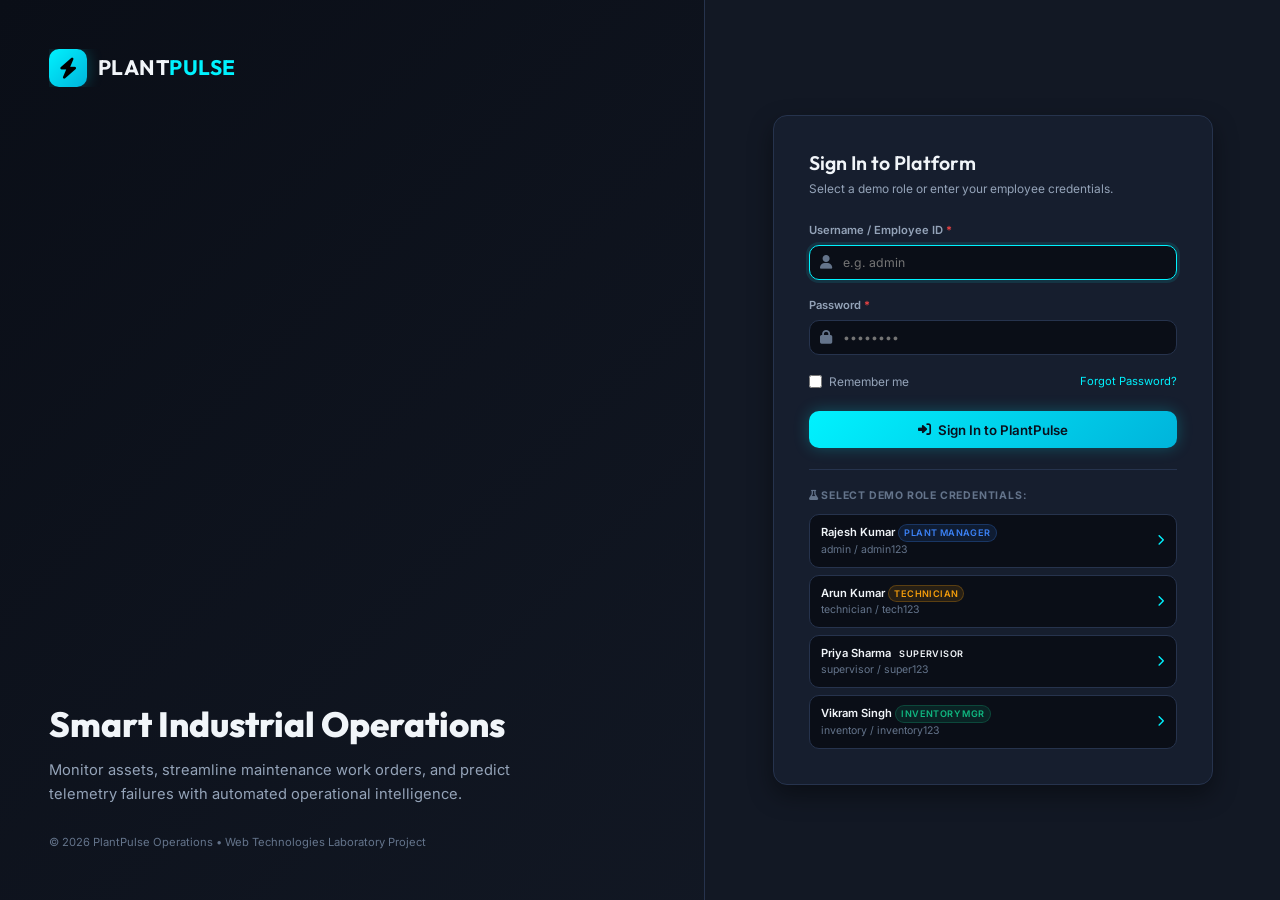
==== login.html @ 30bd839b "Upgrade: Add multi-role authentication, RBAC access control, role-based dashboards, and user profile" ====
<!DOCTYPE html>
<html lang="en" data-theme="dark">
<head>
    <meta charset="UTF-8">
    <meta name="viewport" content="width=device-width, initial-scale=1.0">
    <title>Login | PlantPulse Industrial Platform</title>
    <meta name="description" content="PlantPulse Smart Industrial Asset & Predictive Maintenance Platform Login.">
    
    <link rel="stylesheet" href="https://cdnjs.cloudflare.com/ajax/libs/font-awesome/6.4.0/css/all.min.css">
    <link rel="stylesheet" href="css/style.css">
</head>
<body style="background-color:var(--bg-dark);">

<div class="login-container">
    
    <!-- Left Hero Section (Desktop Split Screen) -->
    <div class="login-hero">
        <div class="brand-logo" style="font-size:1.5rem;">
            <div class="brand-icon"><i class="fas fa-bolt"></i></div>
            <div class="brand-text">PLANT<span>PULSE</span></div>
        </div>

        <div class="login-hero-content">
            <h1 class="login-hero-title">Smart Industrial Operations</h1>
            <p class="login-hero-sub">Monitor assets, streamline maintenance work orders, and predict telemetry failures with automated operational intelligence.</p>
        </div>

        <div style="font-size:0.8rem; color:var(--text-muted);">
            &copy; 2026 PlantPulse Operations • Web Technologies Laboratory Project
        </div>
    </div>

    <!-- Right Login Card Section -->
    <div class="login-card-wrapper">
        <div class="login-card">
            
            <div style="margin-bottom:1.75rem;">
                <h2 style="font-size:1.4rem; margin-bottom:0.3rem;">Sign In to Platform</h2>
                <p style="font-size:0.85rem; color:var(--text-secondary);">Select a demo role or enter your employee credentials.</p>
            </div>

            <div id="loginAlert" class="toast toast-danger" style="display:none; margin-bottom:1.25rem; width:100%;">
                <i class="fas fa-circle-exclamation toast-icon"></i>
                <div class="toast-content">
                    <div class="toast-title">Authentication Failed</div>
                    <div class="toast-message" id="loginAlertMsg">Invalid credentials.</div>
                </div>
            </div>

            <form id="loginForm">
                <div class="form-group" style="margin-bottom:1.25rem;">
                    <label class="form-label">Username / Employee ID <span class="required">*</span></label>
                    <div style="position:relative;">
                        <input type="text" id="loginUsername" class="form-control" placeholder="e.g. admin" required autofocus style="padding-left:2.4rem;">
                        <i class="fas fa-user" style="position:absolute; left:0.85rem; top:50%; transform:translateY(-50%); color:var(--text-muted);"></i>
                    </div>
                </div>

                <div class="form-group" style="margin-bottom:1.25rem;">
                    <label class="form-label">Password <span class="required">*</span></label>
                    <div style="position:relative;">
                        <input type="password" id="loginPassword" class="form-control" placeholder="••••••••" required style="padding-left:2.4rem;">
                        <i class="fas fa-lock" style="position:absolute; left:0.85rem; top:50%; transform:translateY(-50%); color:var(--text-muted);"></i>
                    </div>
                </div>

                <div style="display:flex; justify-content:space-between; align-items:center; margin-bottom:1.5rem; font-size:0.85rem;">
                    <label style="display:flex; align-items:center; gap:0.5rem; cursor:pointer; color:var(--text-secondary);">
                        <input type="checkbox" id="rememberMe"> Remember me
                    </label>
                    <a href="javascript:void(0)" onclick="alert('Stage 1 Demo: Please use one of the pre-configured demo credentials below.')" style="font-size:0.8rem;">Forgot Password?</a>
                </div>

                <button type="submit" class="btn btn-primary" style="width:100%; padding:0.75rem; font-size:0.95rem; margin-bottom:1.5rem;">
                    <i class="fas fa-right-to-bracket"></i> Sign In to PlantPulse
                </button>
            </form>

            <!-- Pre-configured Demo Accounts Helper Section -->
            <div style="border-top:1px solid var(--border-color); padding-top:1.25rem;">
                <div style="font-size:0.75rem; font-weight:700; text-transform:uppercase; color:var(--text-muted); letter-spacing:0.8px; margin-bottom:0.75rem;">
                    <i class="fas fa-flask"></i> Select Demo Role Credentials:
                </div>

                <div style="display:flex; flex-direction:column; gap:0.5rem;">
                    
                    <div class="demo-account-chip" onclick="fillCredentials('admin', 'admin123')">
                        <div>
                            <div style="font-weight:600; color:var(--text-primary);">Rajesh Kumar <span class="badge badge-info" style="font-size:0.65rem; padding:1px 5px;">Plant Manager</span></div>
                            <div style="font-size:0.75rem; color:var(--text-muted);">admin / admin123</div>
                        </div>
                        <i class="fas fa-chevron-right" style="color:var(--accent-primary);"></i>
                    </div>

                    <div class="demo-account-chip" onclick="fillCredentials('technician', 'tech123')">
                        <div>
                            <div style="font-weight:600; color:var(--text-primary);">Arun Kumar <span class="badge badge-warning" style="font-size:0.65rem; padding:1px 5px;">Technician</span></div>
                            <div style="font-size:0.75rem; color:var(--text-muted);">technician / tech123</div>
                        </div>
                        <i class="fas fa-chevron-right" style="color:var(--accent-primary);"></i>
                    </div>

                    <div class="demo-account-chip" onclick="fillCredentials('supervisor', 'super123')">
                        <div>
                            <div style="font-weight:600; color:var(--text-primary);">Priya Sharma <span class="badge badge-purple" style="font-size:0.65rem; padding:1px 5px;">Supervisor</span></div>
                            <div style="font-size:0.75rem; color:var(--text-muted);">supervisor / super123</div>
                        </div>
                        <i class="fas fa-chevron-right" style="color:var(--accent-primary);"></i>
                    </div>

                    <div class="demo-account-chip" onclick="fillCredentials('inventory', 'inventory123')">
                        <div>
                            <div style="font-weight:600; color:var(--text-primary);">Vikram Singh <span class="badge badge-success" style="font-size:0.65rem; padding:1px 5px;">Inventory Mgr</span></div>
                            <div style="font-size:0.75rem; color:var(--text-muted);">inventory / inventory123</div>
                        </div>
                        <i class="fas fa-chevron-right" style="color:var(--accent-primary);"></i>
                    </div>

                </div>
            </div>

        </div>
    </div>
</div>

<script src="js/mock-data.js"></script>
<script src="js/store.js"></script>
<script src="js/auth.js"></script>

<script>
    document.addEventListener("DOMContentLoaded", () => {
        // If already logged in, redirect to dashboard
        if (PlantPulseAuth.getCurrentUser()) {
            window.location.href = "index.html";
        }

        const form = document.getElementById("loginForm");
        const alertBox = document.getElementById("loginAlert");
        const alertMsg = document.getElementById("loginAlertMsg");

        form.addEventListener("submit", (e) => {
            e.preventDefault();
            const username = document.getElementById("loginUsername").value.trim();
            const password = document.getElementById("loginPassword").value.trim();
            const rememberMe = document.getElementById("rememberMe").checked;

            const res = PlantPulseAuth.login(username, password, rememberMe);
            if (res.success) {
                window.location.href = "index.html";
            } else {
                alertMsg.textContent = res.message;
                alertBox.style.display = "flex";
            }
        });
    });

    function fillCredentials(user, pass) {
        document.getElementById("loginUsername").value = user;
        document.getElementById("loginPassword").value = pass;
        document.getElementById("loginAlert").style.display = "none";
    }
</script>

</body>
</html>
---- css/style.css ----
/* ==========================================================================
   PLANTPULSE - Industrial Operations Platform CSS Design System
   Stage 1: HTML5 + CSS3 + ES6 JavaScript
   Theme: Modern Dark Industrial Command Center with Light Mode Toggle Support
   ========================================================================== */

@import url('https://fonts.googleapis.com/css2?family=Inter:wght@300;400;500;600;700&family=Outfit:wght@400;500;600;700;800&family=JetBrains+Mono:wght@400;500&display=swap');

/* --- CSS Variables & Design Tokens --- */
:root {
    /* Color Palette - Dark Theme Default */
    --bg-dark: #0a0e17;
    --bg-surface: #121824;
    --bg-surface-hover: #1a2234;
    --bg-card: #161e2e;
    --bg-card-header: #1c263b;
    --bg-modal: #182236;
    
    --border-color: #26334d;
    --border-color-light: #334466;
    --border-glow: rgba(0, 242, 254, 0.15);

    /* Text Colors */
    --text-primary: #f1f5f9;
    --text-secondary: #94a3b8;
    --text-muted: #64748b;
    --text-inverse: #0f172a;

    /* Accent & Brand Colors */
    --accent-primary: #00f2fe;
    --accent-secondary: #00b4db;
    --accent-gradient: linear-gradient(135deg, #00f2fe 0%, #00b4db 100%);
    --accent-glow: 0 0 15px rgba(0, 242, 254, 0.25);

    /* Status Colors */
    --status-success: #10b981;
    --status-success-bg: rgba(16, 185, 129, 0.12);
    --status-warning: #f59e0b;
    --status-warning-bg: rgba(245, 158, 11, 0.12);
    --status-danger: #ef4444;
    --status-danger-bg: rgba(239, 68, 68, 0.12);
    --status-info: #3b82f6;
    --status-info-bg: rgba(59, 130, 246, 0.12);
    --status-purple: #8b5cf6;
    --status-purple-bg: rgba(139, 92, 246, 0.12);

    /* Typography */
    --font-heading: 'Outfit', -apple-system, BlinkMacSystemFont, sans-serif;
    --font-body: 'Inter', -apple-system, BlinkMacSystemFont, sans-serif;
    --font-mono: 'JetBrains Mono', monospace;

    /* Dimensions & Layout */
    --sidebar-width: 260px;
    --sidebar-collapsed-width: 72px;
    --topbar-height: 70px;
    --radius-sm: 6px;
    --radius-md: 10px;
    --radius-lg: 14px;
    --radius-full: 9999px;

    /* Shadows */
    --shadow-sm: 0 2px 4px rgba(0, 0, 0, 0.2);
    --shadow-md: 0 4px 12px rgba(0, 0, 0, 0.3);
    --shadow-lg: 0 10px 25px rgba(0, 0, 0, 0.4);
    --shadow-inner: inset 0 1px 2px rgba(255, 255, 255, 0.05);

    /* Transitions */
    --transition-fast: all 0.15s ease-in-out;
    --transition-normal: all 0.25s ease-in-out;
    --transition-slow: all 0.4s ease-in-out;
}

/* Light Theme Overrides */
[data-theme="light"] {
    --bg-dark: #f8fafc;
    --bg-surface: #ffffff;
    --bg-surface-hover: #f1f5f9;
    --bg-card: #ffffff;
    --bg-card-header: #f8fafc;
    --bg-modal: #ffffff;

    --border-color: #e2e8f0;
    --border-color-light: #cbd5e1;
    --border-glow: rgba(0, 180, 219, 0.15);

    --text-primary: #0f172a;
    --text-secondary: #475569;
    --text-muted: #94a3b8;
    --text-inverse: #f8fafc;

    --accent-primary: #0284c7;
    --accent-secondary: #0369a1;
    --accent-gradient: linear-gradient(135deg, #0284c7 0%, #0369a1 100%);
    --accent-glow: 0 0 12px rgba(2, 132, 199, 0.2);

    --shadow-sm: 0 1px 3px rgba(0,0,0,0.05);
    --shadow-md: 0 4px 6px -1px rgba(0,0,0,0.08);
    --shadow-lg: 0 10px 15px -3px rgba(0,0,0,0.1);
}

/* --- Global Reset & Base Styles --- */
*, *::before, *::after {
    box-sizing: border-box;
    margin: 0;
    padding: 0;
}

html, body {
    height: 100%;
    font-family: var(--font-body);
    background-color: var(--bg-dark);
    color: var(--text-primary);
    line-height: 1.5;
    font-size: 14px;
    -webkit-font-smoothing: antialiased;
    overflow-x: hidden;
}

h1, h2, h3, h4, h5, h6 {
    font-family: var(--font-heading);
    font-weight: 600;
    color: var(--text-primary);
    line-height: 1.25;
}

a {
    color: var(--accent-primary);
    text-decoration: none;
    transition: var(--transition-fast);
}

a:hover {
    color: var(--accent-secondary);
}

button, input, select, textarea {
    font-family: inherit;
    font-size: inherit;
    color: inherit;
}

button {
    cursor: pointer;
    border: none;
    outline: none;
    background: none;
}

ul {
    list-style: none;
}

/* --- Layout Grid --- */
.app-container {
    display: flex;
    min-height: 100vh;
    width: 100%;
    position: relative;
}

/* --- Sidebar --- */
.sidebar {
    width: var(--sidebar-width);
    background-color: var(--bg-surface);
    border-right: 1px solid var(--border-color);
    display: flex;
    flex-direction: column;
    position: fixed;
    top: 0;
    bottom: 0;
    left: 0;
    z-index: 100;
    transition: var(--transition-normal);
}

.sidebar.collapsed {
    width: var(--sidebar-collapsed-width);
}

.sidebar-header {
    height: var(--topbar-height);
    display: flex;
    align-items: center;
    justify-content: space-between;
    padding: 0 1.25rem;
    border-bottom: 1px solid var(--border-color);
}

.brand-logo {
    display: flex;
    align-items: center;
    gap: 0.75rem;
    font-family: var(--font-heading);
    font-weight: 700;
    font-size: 1.25rem;
    letter-spacing: 0.5px;
    color: var(--text-primary);
    white-space: nowrap;
    overflow: hidden;
}

.brand-icon {
    width: 38px;
    height: 38px;
    background: var(--accent-gradient);
    border-radius: var(--radius-md);
    display: flex;
    align-items: center;
    justify-content: center;
    color: #000;
    font-weight: 800;
    box-shadow: var(--accent-glow);
    flex-shrink: 0;
}

.brand-text span {
    color: var(--accent-primary);
}

.sidebar-toggle-btn {
    width: 28px;
    height: 28px;
    border-radius: var(--radius-sm);
    background: var(--bg-card);
    border: 1px solid var(--border-color);
    color: var(--text-secondary);
    display: flex;
    align-items: center;
    justify-content: center;
    transition: var(--transition-fast);
}

.sidebar-toggle-btn:hover {
    color: var(--text-primary);
    border-color: var(--accent-primary);
}

.sidebar-nav {
    flex: 1;
    padding: 1.25rem 0.75rem;
    overflow-y: auto;
    display: flex;
    flex-direction: column;
    gap: 0.35rem;
}

.nav-section-title {
    font-size: 0.7rem;
    text-transform: uppercase;
    letter-spacing: 1px;
    color: var(--text-muted);
    font-weight: 700;
    padding: 0.75rem 0.75rem 0.35rem 0.75rem;
    white-space: nowrap;
    overflow: hidden;
}

.nav-item {
    display: flex;
    align-items: center;
    gap: 0.85rem;
    padding: 0.75rem 0.85rem;
    border-radius: var(--radius-md);
    color: var(--text-secondary);
    font-weight: 500;
    transition: var(--transition-fast);
    white-space: nowrap;
    position: relative;
}

.nav-item i {
    font-size: 1.15rem;
    width: 22px;
    text-align: center;
    flex-shrink: 0;
}

.nav-item:hover {
    color: var(--text-primary);
    background-color: var(--bg-surface-hover);
}

.nav-item.active {
    color: var(--text-primary);
    background: linear-gradient(90deg, rgba(0, 242, 254, 0.15) 0%, rgba(0, 242, 254, 0.02) 100%);
    border-left: 3px solid var(--accent-primary);
    font-weight: 600;
}

.nav-item.active i {
    color: var(--accent-primary);
}

.badge-count {
    margin-left: auto;
    background: var(--status-danger);
    color: #fff;
    font-size: 0.7rem;
    font-weight: 700;
    padding: 2px 7px;
    border-radius: var(--radius-full);
}

.sidebar-footer {
    padding: 1rem;
    border-top: 1px solid var(--border-color);
    display: flex;
    align-items: center;
    gap: 0.75rem;
}

.system-status {
    display: flex;
    align-items: center;
    gap: 0.5rem;
    font-size: 0.8rem;
    color: var(--text-secondary);
}

.status-dot {
    width: 8px;
    height: 8px;
    border-radius: 50%;
    background-color: var(--status-success);
    box-shadow: 0 0 8px var(--status-success);
}

/* Sidebar Collapsed Handling */
.sidebar.collapsed .brand-text,
.sidebar.collapsed .nav-text,
.sidebar.collapsed .nav-section-title,
.sidebar.collapsed .badge-count,
.sidebar.collapsed .system-status-text {
    display: none;
}

.sidebar.collapsed .nav-item {
    justify-content: center;
    padding: 0.75rem 0;
}

.sidebar.collapsed .sidebar-header {
    justify-content: center;
    padding: 0;
}

/* --- Main Content Wrapper --- */
.main-wrapper {
    flex: 1;
    margin-left: var(--sidebar-width);
    display: flex;
    flex-direction: column;
    min-width: 0;
    transition: var(--transition-normal);
}

.sidebar.collapsed ~ .main-wrapper {
    margin-left: var(--sidebar-collapsed-width);
}

/* --- Top Navigation Header --- */
.topbar {
    height: var(--topbar-height);
    background-color: var(--bg-surface);
    border-bottom: 1px solid var(--border-color);
    display: flex;
    align-items: center;
    justify-content: space-between;
    padding: 0 1.75rem;
    position: sticky;
    top: 0;
    z-index: 90;
    backdrop-filter: blur(10px);
}

.topbar-left {
    display: flex;
    align-items: center;
    gap: 1rem;
}

.mobile-menu-btn {
    display: none;
    font-size: 1.25rem;
    color: var(--text-secondary);
}

.breadcrumbs {
    display: flex;
    align-items: center;
    gap: 0.5rem;
    font-size: 0.85rem;
    color: var(--text-muted);
}

.breadcrumbs a {
    color: var(--text-secondary);
}

.breadcrumbs i {
    font-size: 0.7rem;
}

.breadcrumbs span.current {
    color: var(--text-primary);
    font-weight: 600;
}

.topbar-right {
    display: flex;
    align-items: center;
    gap: 1.25rem;
}

.global-search-btn {
    display: flex;
    align-items: center;
    gap: 0.75rem;
    background-color: var(--bg-dark);
    border: 1px solid var(--border-color);
    border-radius: var(--radius-md);
    padding: 0.5rem 1rem;
    color: var(--text-muted);
    font-size: 0.85rem;
    min-width: 240px;
    transition: var(--transition-fast);
}

.global-search-btn:hover {
    border-color: var(--accent-primary);
    color: var(--text-secondary);
}

.search-shortcut {
    margin-left: auto;
    background: var(--bg-card);
    border: 1px solid var(--border-color);
    border-radius: 4px;
    padding: 1px 6px;
    font-size: 0.7rem;
    font-weight: 600;
}

.icon-btn {
    width: 38px;
    height: 38px;
    border-radius: var(--radius-md);
    background-color: var(--bg-dark);
    border: 1px solid var(--border-color);
    color: var(--text-secondary);
    display: flex;
    align-items: center;
    justify-content: center;
    position: relative;
    transition: var(--transition-fast);
}

.icon-btn:hover {
    color: var(--text-primary);
    border-color: var(--accent-primary);
    background-color: var(--bg-surface-hover);
}

.icon-btn .dot-indicator {
    position: absolute;
    top: 8px;
    right: 8px;
    width: 8px;
    height: 8px;
    border-radius: 50%;
    background-color: var(--status-danger);
}

.user-profile {
    display: flex;
    align-items: center;
    gap: 0.75rem;
    padding-left: 0.5rem;
    border-left: 1px solid var(--border-color);
    position: relative;
    cursor: pointer;
}

.avatar {
    width: 38px;
    height: 38px;
    border-radius: var(--radius-md);
    background: var(--accent-gradient);
    color: #000;
    font-weight: 700;
    display: flex;
    align-items: center;
    justify-content: center;
    font-size: 0.9rem;
}

.user-info {
    display: flex;
    flex-direction: column;
}

.user-name {
    font-weight: 600;
    font-size: 0.85rem;
    line-height: 1.2;
}

.user-role {
    font-size: 0.75rem;
    color: var(--text-muted);
}

/* User Dropdown Menu */
.user-dropdown-menu {
    position: absolute;
    top: calc(100% + 12px);
    right: 0;
    background-color: var(--bg-modal);
    border: 1px solid var(--border-color-light);
    border-radius: var(--radius-md);
    box-shadow: var(--shadow-lg);
    width: 220px;
    display: none;
    flex-direction: column;
    z-index: 200;
    overflow: hidden;
}

.user-dropdown-menu.show {
    display: flex;
    animation: toastIn 0.2s ease forwards;
}

.user-dropdown-header {
    padding: 0.85rem 1rem;
    background-color: var(--bg-card-header);
    border-bottom: 1px solid var(--border-color);
}

.user-dropdown-item {
    display: flex;
    align-items: center;
    gap: 0.65rem;
    padding: 0.7rem 1rem;
    color: var(--text-secondary);
    font-size: 0.85rem;
    transition: var(--transition-fast);
}

.user-dropdown-item:hover {
    background-color: var(--bg-surface-hover);
    color: var(--text-primary);
}

.user-dropdown-item.logout-item {
    color: var(--status-danger);
    border-top: 1px solid var(--border-color);
}

/* --- Main Content Container --- */
.content-body {
    flex: 1;
    padding: 1.75rem;
    display: flex;
    flex-direction: column;
    gap: 1.75rem;
}

/* Page Header */
.page-header {
    display: flex;
    align-items: center;
    justify-content: space-between;
    flex-wrap: wrap;
    gap: 1rem;
}

.page-title-group h1 {
    font-size: 1.65rem;
    letter-spacing: -0.5px;
}

.page-subtitle {
    color: var(--text-secondary);
    font-size: 0.9rem;
    margin-top: 0.2rem;
}

.page-actions {
    display: flex;
    align-items: center;
    gap: 0.75rem;
}

/* --- Common UI Components --- */

/* Buttons */
.btn {
    display: inline-flex;
    align-items: center;
    justify-content: center;
    gap: 0.5rem;
    padding: 0.6rem 1.2rem;
    border-radius: var(--radius-md);
    font-weight: 600;
    font-size: 0.875rem;
    transition: var(--transition-fast);
    white-space: nowrap;
}

.btn-primary {
    background: var(--accent-gradient);
    color: #09101d;
    box-shadow: var(--accent-glow);
}

.btn-primary:hover {
    opacity: 0.92;
    transform: translateY(-1px);
}

.btn-secondary {
    background-color: var(--bg-surface-hover);
    border: 1px solid var(--border-color);
    color: var(--text-primary);
}

.btn-secondary:hover {
    border-color: var(--border-color-light);
    background-color: var(--bg-card-header);
}

.btn-danger {
    background-color: var(--status-danger-bg);
    border: 1px solid rgba(239, 68, 68, 0.3);
    color: var(--status-danger);
}

.btn-danger:hover {
    background-color: var(--status-danger);
    color: #fff;
}

.btn-sm {
    padding: 0.4rem 0.8rem;
    font-size: 0.8rem;
    border-radius: var(--radius-sm);
}

.btn-icon {
    padding: 0.4rem;
    width: 32px;
    height: 32px;
    border-radius: var(--radius-sm);
}

/* Cards */
.card {
    background-color: var(--bg-card);
    border: 1px solid var(--border-color);
    border-radius: var(--radius-lg);
    box-shadow: var(--shadow-sm);
    overflow: hidden;
    transition: var(--transition-normal);
}

.card-header {
    padding: 1.25rem 1.5rem;
    background-color: var(--bg-card-header);
    border-bottom: 1px solid var(--border-color);
    display: flex;
    align-items: center;
    justify-content: space-between;
    gap: 1rem;
}

.card-title {
    font-size: 1.05rem;
    font-weight: 600;
    display: flex;
    align-items: center;
    gap: 0.6rem;
}

.card-title i {
    color: var(--accent-primary);
}

.card-body {
    padding: 1.5rem;
}

.card-footer {
    padding: 1rem 1.5rem;
    border-top: 1px solid var(--border-color);
    background-color: var(--bg-card-header);
}

/* --- KPI Grid --- */
.kpi-grid {
    display: grid;
    grid-template-columns: repeat(auto-fit, minmax(220px, 1fr));
    gap: 1.25rem;
}

.kpi-card {
    background-color: var(--bg-card);
    border: 1px solid var(--border-color);
    border-radius: var(--radius-lg);
    padding: 1.25rem;
    position: relative;
    overflow: hidden;
    transition: var(--transition-fast);
}

.kpi-card:hover {
    border-color: var(--border-color-light);
    transform: translateY(-2px);
    box-shadow: var(--shadow-md);
}

.kpi-header {
    display: flex;
    align-items: center;
    justify-content: space-between;
    margin-bottom: 0.75rem;
}

.kpi-title {
    font-size: 0.75rem;
    text-transform: uppercase;
    letter-spacing: 0.8px;
    color: var(--text-muted);
    font-weight: 700;
}

.kpi-icon {
    width: 36px;
    height: 36px;
    border-radius: var(--radius-md);
    display: flex;
    align-items: center;
    justify-content: center;
    font-size: 1.1rem;
}

.kpi-icon.blue { background: var(--status-info-bg); color: var(--status-info); }
.kpi-icon.green { background: var(--status-success-bg); color: var(--status-success); }
.kpi-icon.amber { background: var(--status-warning-bg); color: var(--status-warning); }
.kpi-icon.red { background: var(--status-danger-bg); color: var(--status-danger); }
.kpi-icon.purple { background: var(--status-purple-bg); color: var(--status-purple); }

.kpi-value {
    font-family: var(--font-heading);
    font-size: 1.85rem;
    font-weight: 700;
    line-height: 1.1;
    color: var(--text-primary);
    margin-bottom: 0.5rem;
}

.kpi-footer {
    display: flex;
    align-items: center;
    gap: 0.4rem;
    font-size: 0.78rem;
}

.trend-up { color: var(--status-success); font-weight: 600; }
.trend-down { color: var(--status-danger); font-weight: 600; }
.trend-neutral { color: var(--text-muted); font-weight: 500; }

.kpi-subtext {
    color: var(--text-muted);
}

/* --- Status Badges --- */
.badge {
    display: inline-flex;
    align-items: center;
    gap: 0.35rem;
    padding: 0.25rem 0.65rem;
    border-radius: var(--radius-full);
    font-size: 0.75rem;
    font-weight: 600;
    text-transform: uppercase;
    letter-spacing: 0.4px;
    white-space: nowrap;
}

.badge-dot {
    width: 6px;
    height: 6px;
    border-radius: 50%;
}

.badge-success { background-color: var(--status-success-bg); color: var(--status-success); border: 1px solid rgba(16, 185, 129, 0.25); }
.badge-success .badge-dot { background-color: var(--status-success); }

.badge-warning { background-color: var(--status-warning-bg); color: var(--status-warning); border: 1px solid rgba(245, 158, 11, 0.25); }
.badge-warning .badge-dot { background-color: var(--status-warning); }

.badge-danger { background-color: var(--status-danger-bg); color: var(--status-danger); border: 1px solid rgba(239, 68, 68, 0.25); }
.badge-danger .badge-dot { background-color: var(--status-danger); }

.badge-info { background-color: var(--status-info-bg); color: var(--status-info); border: 1px solid rgba(59, 130, 246, 0.25); }
.badge-info .badge-dot { background-color: var(--status-info); }

.badge-secondary { background-color: var(--bg-surface-hover); color: var(--text-secondary); border: 1px solid var(--border-color); }
.badge-secondary .badge-dot { background-color: var(--text-muted); }

/* --- Industrial Data Tables --- */
.table-responsive {
    width: 100%;
    overflow-x: auto;
}

.data-table {
    width: 100%;
    border-collapse: collapse;
    text-align: left;
    font-size: 0.875rem;
}

.data-table th {
    padding: 0.9rem 1.1rem;
    background-color: var(--bg-card-header);
    color: var(--text-muted);
    font-weight: 600;
    font-size: 0.75rem;
    text-transform: uppercase;
    letter-spacing: 0.6px;
    border-bottom: 1px solid var(--border-color);
}

.data-table td {
    padding: 1rem 1.1rem;
    border-bottom: 1px solid var(--border-color);
    color: var(--text-secondary);
    vertical-align: middle;
}

.data-table tbody tr {
    transition: var(--transition-fast);
}

.data-table tbody tr:hover {
    background-color: var(--bg-surface-hover);
    color: var(--text-primary);
}

.table-cell-bold {
    color: var(--text-primary);
    font-weight: 600;
}

.table-cell-code {
    font-family: var(--font-mono);
    color: var(--accent-primary);
    font-size: 0.825rem;
}

.table-actions {
    display: flex;
    align-items: center;
    gap: 0.4rem;
}

/* --- Filter & Toolbar Bar --- */
.toolbar-bar {
    display: flex;
    align-items: center;
    justify-content: space-between;
    gap: 1rem;
    flex-wrap: wrap;
    background-color: var(--bg-card);
    border: 1px solid var(--border-color);
    padding: 1rem 1.25rem;
    border-radius: var(--radius-lg);
}

.search-box {
    position: relative;
    flex: 1;
    min-width: 220px;
    max-width: 360px;
}

.search-box i {
    position: absolute;
    left: 0.85rem;
    top: 50%;
    transform: translateY(-50%);
    color: var(--text-muted);
}

.search-input {
    width: 100%;
    padding: 0.55rem 0.85rem 0.55rem 2.4rem;
    background-color: var(--bg-dark);
    border: 1px solid var(--border-color);
    border-radius: var(--radius-md);
    color: var(--text-primary);
    font-size: 0.85rem;
    transition: var(--transition-fast);
}

.search-input:focus {
    border-color: var(--accent-primary);
    outline: none;
}

.filter-group {
    display: flex;
    align-items: center;
    gap: 0.75rem;
    flex-wrap: wrap;
}

.select-control {
    padding: 0.55rem 2rem 0.55rem 0.85rem;
    background-color: var(--bg-dark);
    border: 1px solid var(--border-color);
    border-radius: var(--radius-md);
    color: var(--text-primary);
    font-size: 0.85rem;
    cursor: pointer;
    appearance: none;
    background-image: url("data:image/svg+xml,%3Csvg xmlns='http://www.w3.org/2000/svg' width='16' height='16' viewBox='0 0 24 24' fill='none' stroke='%3C94a3b8' stroke-width='2' stroke-linecap='round' stroke-linejoin='round'%3E%3Cpolyline points='6 9 12 15 18 9'%3E%3C/polyline%3E%3C/svg%3E");
    background-repeat: no-repeat;
    background-position: right 0.6rem center;
    transition: var(--transition-fast);
}

.select-control:focus {
    border-color: var(--accent-primary);
    outline: none;
}

/* --- Forms & Inputs --- */
.form-grid {
    display: grid;
    grid-template-columns: repeat(auto-fit, minmax(240px, 1fr));
    gap: 1.25rem;
}

.form-group {
    display: flex;
    flex-direction: column;
    gap: 0.4rem;
}

.form-group.full-width {
    grid-column: 1 / -1;
}

.form-label {
    font-size: 0.8rem;
    font-weight: 600;
    color: var(--text-secondary);
}

.form-label .required {
    color: var(--status-danger);
}

.form-control {
    width: 100%;
    padding: 0.65rem 0.85rem;
    background-color: var(--bg-dark);
    border: 1px solid var(--border-color);
    border-radius: var(--radius-md);
    color: var(--text-primary);
    font-size: 0.875rem;
    transition: var(--transition-fast);
}

.form-control:focus {
    border-color: var(--accent-primary);
    outline: none;
    box-shadow: 0 0 0 3px rgba(0, 242, 254, 0.1);
}

.form-control.error {
    border-color: var(--status-danger);
}

.error-message {
    font-size: 0.75rem;
    color: var(--status-danger);
    display: none;
}

.form-control.error + .error-message {
    display: block;
}

textarea.form-control {
    resize: vertical;
    min-height: 90px;
}

/* --- Dynamic Machine Health Indicator Bar --- */
.health-bar-wrapper {
    display: flex;
    align-items: center;
    gap: 0.75rem;
    width: 100%;
}

.health-bar-track {
    flex: 1;
    height: 8px;
    background-color: rgba(255, 255, 255, 0.08);
    border-radius: var(--radius-full);
    overflow: hidden;
}

.health-bar-fill {
    height: 100%;
    border-radius: var(--radius-full);
    transition: width 0.6s ease;
}

.health-bar-fill.healthy { background-color: var(--status-success); box-shadow: 0 0 8px var(--status-success); }
.health-bar-fill.warning { background-color: var(--status-warning); box-shadow: 0 0 8px var(--status-warning); }
.health-bar-fill.critical { background-color: var(--status-danger); box-shadow: 0 0 8px var(--status-danger); }

.health-score-val {
    font-family: var(--font-mono);
    font-weight: 700;
    font-size: 0.85rem;
    width: 42px;
    text-align: right;
}

/* --- Modal Overlay & Dialog --- */
.modal-overlay {
    position: fixed;
    top: 0;
    left: 0;
    right: 0;
    bottom: 0;
    background-color: rgba(6, 10, 18, 0.75);
    backdrop-filter: blur(6px);
    display: flex;
    align-items: center;
    justify-content: center;
    z-index: 1000;
    opacity: 0;
    visibility: hidden;
    transition: var(--transition-normal);
    padding: 1.5rem;
}

.modal-overlay.active {
    opacity: 1;
    visibility: visible;
}

.modal-dialog {
    background-color: var(--bg-modal);
    border: 1px solid var(--border-color-light);
    border-radius: var(--radius-lg);
    box-shadow: var(--shadow-lg);
    width: 100%;
    max-width: 650px;
    max-height: 90vh;
    display: flex;
    flex-direction: column;
    transform: scale(0.95);
    transition: var(--transition-normal);
    overflow: hidden;
}

.modal-overlay.active .modal-dialog {
    transform: scale(1);
}

.modal-header {
    padding: 1.25rem 1.5rem;
    background-color: var(--bg-card-header);
    border-bottom: 1px solid var(--border-color);
    display: flex;
    align-items: center;
    justify-content: space-between;
}

.modal-title {
    font-size: 1.15rem;
    font-weight: 600;
    display: flex;
    align-items: center;
    gap: 0.6rem;
}

.modal-close-btn {
    width: 32px;
    height: 32px;
    border-radius: var(--radius-sm);
    color: var(--text-muted);
    display: flex;
    align-items: center;
    justify-content: center;
    transition: var(--transition-fast);
}

.modal-close-btn:hover {
    color: var(--text-primary);
    background-color: var(--bg-surface-hover);
}

.modal-body {
    padding: 1.5rem;
    overflow-y: auto;
    flex: 1;
}

.modal-footer {
    padding: 1rem 1.5rem;
    border-top: 1px solid var(--border-color);
    background-color: var(--bg-card-header);
    display: flex;
    align-items: center;
    justify-content: flex-end;
    gap: 0.75rem;
}

/* --- Toast Notifications System --- */
.toast-container {
    position: fixed;
    top: 1.5rem;
    right: 1.5rem;
    z-index: 2000;
    display: flex;
    flex-direction: column;
    gap: 0.75rem;
    pointer-events: none;
}

.toast {
    pointer-events: auto;
    min-width: 300px;
    max-width: 420px;
    background-color: var(--bg-card);
    border: 1px solid var(--border-color-light);
    border-radius: var(--radius-md);
    padding: 0.9rem 1.1rem;
    box-shadow: var(--shadow-lg);
    display: flex;
    align-items: flex-start;
    gap: 0.75rem;
    animation: toastIn 0.3s cubic-bezier(0.16, 1, 0.3, 1) forwards;
    position: relative;
    overflow: hidden;
}

.toast.toast-success { border-left: 4px solid var(--status-success); }
.toast.toast-danger { border-left: 4px solid var(--status-danger); }
.toast.toast-warning { border-left: 4px solid var(--status-warning); }
.toast.toast-info { border-left: 4px solid var(--status-info); }

.toast-icon {
    font-size: 1.25rem;
    margin-top: 2px;
}

.toast-success .toast-icon { color: var(--status-success); }
.toast-danger .toast-icon { color: var(--status-danger); }
.toast-warning .toast-icon { color: var(--status-warning); }
.toast-info .toast-icon { color: var(--status-info); }

.toast-content {
    flex: 1;
}

.toast-title {
    font-weight: 600;
    font-size: 0.875rem;
}

.toast-message {
    font-size: 0.8rem;
    color: var(--text-secondary);
    margin-top: 2px;
}

@keyframes toastIn {
    from { opacity: 0; transform: translateX(100px); }
    to { opacity: 1; transform: translateX(0); }
}

/* --- Kanban View Components --- */
.kanban-board {
    display: grid;
    grid-template-columns: repeat(auto-fit, minmax(260px, 1fr));
    gap: 1.25rem;
    align-items: start;
}

.kanban-column {
    background-color: var(--bg-surface);
    border: 1px solid var(--border-color);
    border-radius: var(--radius-lg);
    display: flex;
    flex-direction: column;
    max-height: 80vh;
}

.kanban-header {
    padding: 1rem 1.1rem;
    border-bottom: 1px solid var(--border-color);
    display: flex;
    align-items: center;
    justify-content: space-between;
    background-color: var(--bg-card-header);
}

.kanban-title {
    font-size: 0.85rem;
    font-weight: 700;
    text-transform: uppercase;
    letter-spacing: 0.5px;
    display: flex;
    align-items: center;
    gap: 0.5rem;
}

.kanban-count {
    background-color: var(--bg-dark);
    border: 1px solid var(--border-color);
    padding: 2px 8px;
    border-radius: var(--radius-full);
    font-size: 0.75rem;
    color: var(--text-muted);
}

.kanban-cards {
    padding: 1rem;
    display: flex;
    flex-direction: column;
    gap: 0.85rem;
    overflow-y: auto;
}

.kanban-card {
    background-color: var(--bg-card);
    border: 1px solid var(--border-color);
    border-radius: var(--radius-md);
    padding: 1rem;
    cursor: pointer;
    transition: var(--transition-fast);
}

.kanban-card:hover {
    border-color: var(--accent-primary);
    transform: translateY(-2px);
    box-shadow: var(--shadow-md);
}

.kanban-card-title {
    font-weight: 600;
    font-size: 0.9rem;
    margin-bottom: 0.5rem;
}

.kanban-card-meta {
    display: flex;
    align-items: center;
    justify-content: space-between;
    font-size: 0.78rem;
    color: var(--text-muted);
    margin-top: 0.75rem;
    padding-top: 0.5rem;
    border-top: 1px solid var(--border-color);
}

/* --- Activity Feed Timeline Styling --- */
.activity-feed {
    display: flex;
    flex-direction: column;
    gap: 1rem;
    position: relative;
    padding-left: 0.5rem;
}

.activity-item {
    display: flex;
    align-items: flex-start;
    gap: 0.85rem;
    position: relative;
}

.activity-icon {
    width: 32px;
    height: 32px;
    border-radius: 50%;
    background: var(--bg-dark);
    border: 1px solid var(--border-color);
    display: flex;
    align-items: center;
    justify-content: center;
    font-size: 0.85rem;
    color: var(--accent-primary);
    flex-shrink: 0;
}

.activity-content {
    flex: 1;
    font-size: 0.85rem;
    color: var(--text-secondary);
}

.activity-user {
    font-weight: 600;
    color: var(--text-primary);
}

.activity-time {
    font-size: 0.75rem;
    color: var(--text-muted);
    margin-top: 2px;
}

/* --- Login Page Split Screen Layout --- */
.login-container {
    display: flex;
    min-height: 100vh;
    width: 100%;
    background-color: var(--bg-dark);
}

.login-hero {
    flex: 1.2;
    background: linear-gradient(135deg, rgba(10, 14, 23, 0.88) 0%, rgba(18, 24, 36, 0.94) 100%),
                url('https://images.unsplash.com/photo-1581091226825-a6a2a5aee158?auto=format&fit=crop&w=1600&q=80') center/cover no-repeat;
    display: flex;
    flex-direction: column;
    justify-content: space-between;
    padding: 3.5rem;
    border-right: 1px solid var(--border-color);
    position: relative;
}

.login-hero-content {
    max-width: 520px;
    margin-top: auto;
    margin-bottom: 2rem;
}

.login-hero-title {
    font-size: 2.5rem;
    font-weight: 800;
    line-height: 1.2;
    margin-bottom: 1rem;
}

.login-hero-sub {
    font-size: 1.05rem;
    color: var(--text-secondary);
    line-height: 1.6;
}

.login-card-wrapper {
    flex: 1;
    display: flex;
    align-items: center;
    justify-content: center;
    padding: 2.5rem;
    background-color: var(--bg-surface);
}

.login-card {
    width: 100%;
    max-width: 440px;
    background-color: var(--bg-card);
    border: 1px solid var(--border-color);
    border-radius: var(--radius-lg);
    padding: 2.5rem;
    box-shadow: var(--shadow-lg);
}

.demo-account-chip {
    padding: 0.65rem 0.85rem;
    background: var(--bg-dark);
    border: 1px solid var(--border-color);
    border-radius: var(--radius-md);
    cursor: pointer;
    transition: var(--transition-fast);
    display: flex;
    align-items: center;
    justify-content: space-between;
    font-size: 0.8rem;
}

.demo-account-chip:hover {
    border-color: var(--accent-primary);
    background: var(--bg-surface-hover);
}

/* --- 403 Access Restricted View --- */
.access-denied-container {
    display: flex;
    flex-direction: column;
    align-items: center;
    justify-content: center;
    text-align: center;
    padding: 4rem 1.5rem;
    min-height: 60vh;
}

.access-denied-icon {
    width: 80px;
    height: 80px;
    border-radius: 50%;
    background: var(--status-danger-bg);
    color: var(--status-danger);
    font-size: 2.5rem;
    display: flex;
    align-items: center;
    justify-content: center;
    margin-bottom: 1.5rem;
    border: 1px solid rgba(239, 68, 68, 0.3);
}

/* --- Skeletons Loading States --- */
.skeleton {
    background: linear-gradient(90deg, var(--bg-card) 25%, var(--bg-surface-hover) 50%, var(--bg-card) 75%);
    background-size: 200% 100%;
    animation: loadingSkeleton 1.5s infinite;
    border-radius: var(--radius-sm);
}

@keyframes loadingSkeleton {
    0% { background-position: 200% 0; }
    100% { background-position: -200% 0; }
}

/* --- Responsive Layout Adjustments --- */
@media (max-width: 1024px) {
    .sidebar {
        width: var(--sidebar-collapsed-width);
    }
    .sidebar .brand-text,
    .sidebar .nav-text,
    .sidebar .nav-section-title,
    .sidebar .badge-count,
    .sidebar .system-status-text {
        display: none;
    }
    .sidebar .nav-item {
        justify-content: center;
        padding: 0.75rem 0;
    }
    .sidebar .sidebar-header {
        justify-content: center;
    }
    .main-wrapper {
        margin-left: var(--sidebar-collapsed-width);
    }
    .global-search-btn {
        min-width: 160px;
    }
    .login-hero {
        display: none;
    }
}

@media (max-width: 768px) {
    .sidebar {
        transform: translateX(-100%);
        width: var(--sidebar-width);
    }
    .sidebar.mobile-open {
        transform: translateX(0);
    }
    .sidebar.mobile-open .brand-text,
    .sidebar.mobile-open .nav-text,
    .sidebar.mobile-open .nav-section-title,
    .sidebar.mobile-open .badge-count {
        display: inline-block;
    }
    .sidebar.mobile-open .nav-item {
        justify-content: flex-start;
        padding: 0.75rem 0.85rem;
    }
    .main-wrapper {
        margin-left: 0 !important;
    }
    .mobile-menu-btn {
        display: block;
    }
    .topbar {
        padding: 0 1rem;
    }
    .content-body {
        padding: 1rem;
    }
    .global-search-btn {
        display: none;
    }
    .user-info {
        display: none;
    }
}
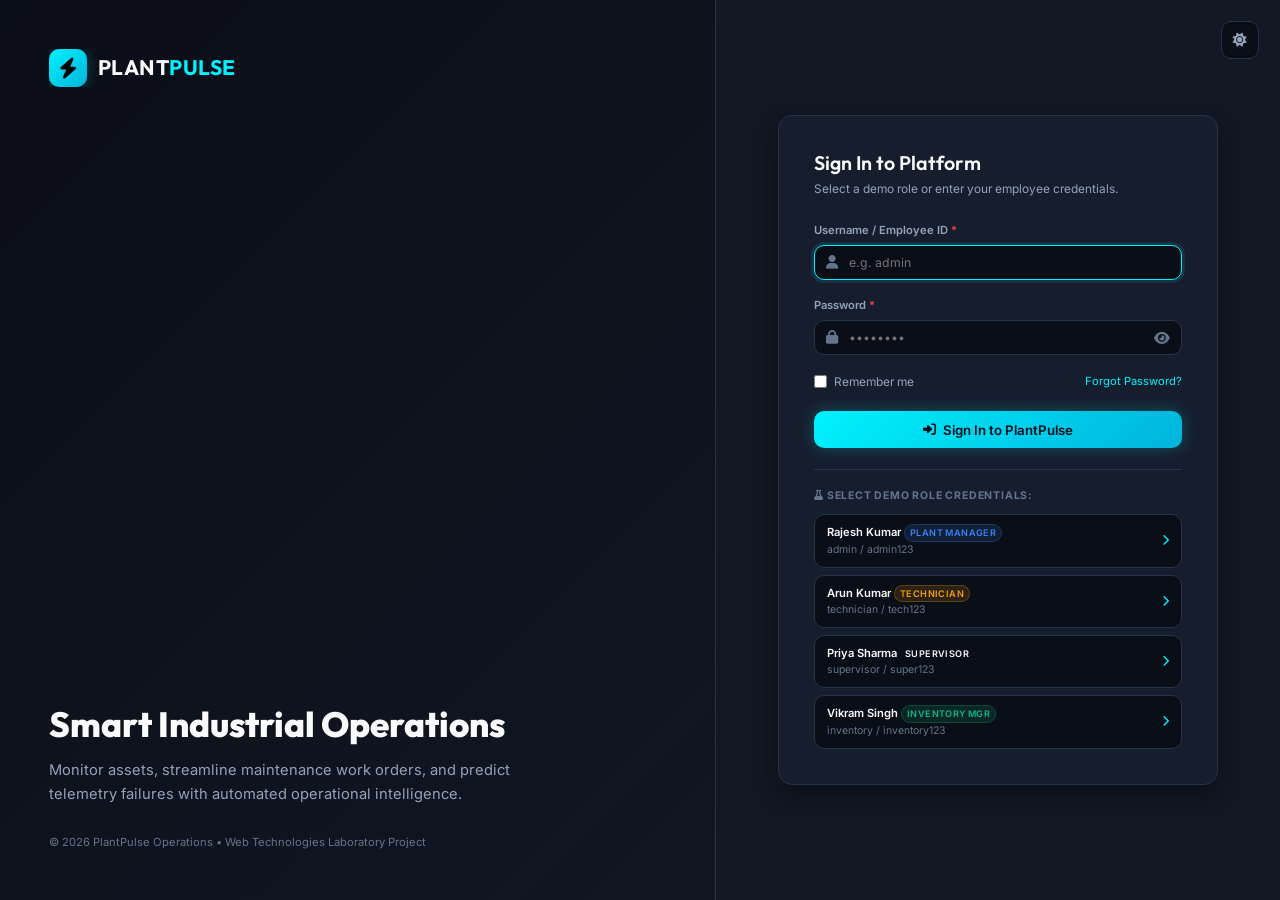
==== commit 800b54f2: "Refine UI/UX, fix centralized theme system, resolve theme flickering, polish login visuals, and enha" ====
--- a/login.html
+++ b/login.html
@@ -1,15 +1,23 @@
 <!DOCTYPE html>
-<html lang="en" data-theme="dark">
+<html lang="en">
 <head>
     <meta charset="UTF-8">
     <meta name="viewport" content="width=device-width, initial-scale=1.0">
     <title>Login | PlantPulse Industrial Platform</title>
     <meta name="description" content="PlantPulse Smart Industrial Asset & Predictive Maintenance Platform Login.">
     
+    <!-- EARLY THEME INITIALIZATION SCRIPT (CRITICAL: PREVENTS THEME FLASHING) -->
+    <script>
+        (function() {
+            var savedTheme = localStorage.getItem("plantpulse_theme") || "dark";
+            document.documentElement.setAttribute("data-theme", savedTheme);
+        })();
+    </script>
+
     <link rel="stylesheet" href="https://cdnjs.cloudflare.com/ajax/libs/font-awesome/6.4.0/css/all.min.css">
     <link rel="stylesheet" href="css/style.css">
 </head>
-<body style="background-color:var(--bg-dark);">
+<body>
 
 <div class="login-container">
     
@@ -31,7 +39,13 @@
     </div>
 
     <!-- Right Login Card Section -->
-    <div class="login-card-wrapper">
+    <div class="login-card-wrapper" style="position:relative;">
+        
+        <!-- Theme Toggle on Login Screen -->
+        <button class="icon-btn theme-toggle-trigger" id="themeToggleBtn" style="position:absolute; top:1.5rem; right:1.5rem;" title="Switch Theme">
+            <i class="fas fa-sun"></i>
+        </button>
+
         <div class="login-card">
             
             <div style="margin-bottom:1.75rem;">
@@ -59,8 +73,11 @@
                 <div class="form-group" style="margin-bottom:1.25rem;">
                     <label class="form-label">Password <span class="required">*</span></label>
                     <div style="position:relative;">
-                        <input type="password" id="loginPassword" class="form-control" placeholder="••••••••" required style="padding-left:2.4rem;">
+                        <input type="password" id="loginPassword" class="form-control" placeholder="••••••••" required style="padding-left:2.4rem; padding-right:2.4rem;">
                         <i class="fas fa-lock" style="position:absolute; left:0.85rem; top:50%; transform:translateY(-50%); color:var(--text-muted);"></i>
+                        <button type="button" id="togglePassBtn" style="position:absolute; right:0.85rem; top:50%; transform:translateY(-50%); color:var(--text-muted);" title="Toggle Password Visibility">
+                            <i class="fas fa-eye" id="passEyeIcon"></i>
+                        </button>
                     </div>
                 </div>
 
@@ -71,8 +88,8 @@
                     <a href="javascript:void(0)" onclick="alert('Stage 1 Demo: Please use one of the pre-configured demo credentials below.')" style="font-size:0.8rem;">Forgot Password?</a>
                 </div>
 
-                <button type="submit" class="btn btn-primary" style="width:100%; padding:0.75rem; font-size:0.95rem; margin-bottom:1.5rem;">
-                    <i class="fas fa-right-to-bracket"></i> Sign In to PlantPulse
+                <button type="submit" id="submitLoginBtn" class="btn btn-primary" style="width:100%; padding:0.75rem; font-size:0.95rem; margin-bottom:1.5rem;">
+                    <i class="fas fa-right-to-bracket" id="loginBtnIcon"></i> <span id="loginBtnText">Sign In to PlantPulse</span>
                 </button>
             </form>
 
@@ -125,11 +142,15 @@
 
 <script src="js/mock-data.js"></script>
 <script src="js/store.js"></script>
+<script src="js/theme.js"></script>
 <script src="js/auth.js"></script>
 
 <script>
     document.addEventListener("DOMContentLoaded", () => {
-        // If already logged in, redirect to dashboard
+        // Initialize Theme System
+        PlantPulseTheme.init();
+
+        // Redirect if already logged in
         if (PlantPulseAuth.getCurrentUser()) {
             window.location.href = "index.html";
         }
@@ -137,20 +158,47 @@
         const form = document.getElementById("loginForm");
         const alertBox = document.getElementById("loginAlert");
         const alertMsg = document.getElementById("loginAlertMsg");
+        const passInput = document.getElementById("loginPassword");
+        const togglePassBtn = document.getElementById("togglePassBtn");
+        const passEyeIcon = document.getElementById("passEyeIcon");
+        const submitBtn = document.getElementById("submitLoginBtn");
+        const btnIcon = document.getElementById("loginBtnIcon");
+        const btnText = document.getElementById("loginBtnText");
+
+        // Toggle Password Visibility
+        togglePassBtn.addEventListener("click", () => {
+            const isPass = passInput.type === "password";
+            passInput.type = isPass ? "text" : "password";
+            passEyeIcon.className = isPass ? "fas fa-eye-slash" : "fas fa-eye";
+        });
 
         form.addEventListener("submit", (e) => {
             e.preventDefault();
             const username = document.getElementById("loginUsername").value.trim();
-            const password = document.getElementById("loginPassword").value.trim();
+            const password = passInput.value.trim();
             const rememberMe = document.getElementById("rememberMe").checked;
 
-            const res = PlantPulseAuth.login(username, password, rememberMe);
-            if (res.success) {
-                window.location.href = "index.html";
-            } else {
-                alertMsg.textContent = res.message;
-                alertBox.style.display = "flex";
-            }
+            // Visual Login Button Spinner Transition
+            submitBtn.disabled = true;
+            btnIcon.className = "fas fa-spinner fa-spin";
+            btnText.textContent = "Signing In...";
+
+            setTimeout(() => {
+                const res = PlantPulseAuth.login(username, password, rememberMe);
+                if (res.success) {
+                    btnIcon.className = "fas fa-circle-check";
+                    btnText.textContent = "Authenticated!";
+                    setTimeout(() => {
+                        window.location.href = "index.html";
+                    }, 300);
+                } else {
+                    submitBtn.disabled = false;
+                    btnIcon.className = "fas fa-right-to-bracket";
+                    btnText.textContent = "Sign In to PlantPulse";
+                    alertMsg.textContent = res.message;
+                    alertBox.style.display = "flex";
+                }
+            }, 350);
         });
     });
 
--- a/css/style.css
+++ b/css/style.css
@@ -1,7 +1,7 @@
 /* ==========================================================================
    PLANTPULSE - Industrial Operations Platform CSS Design System
    Stage 1: HTML5 + CSS3 + ES6 JavaScript
-   Theme: Modern Dark Industrial Command Center with Light Mode Toggle Support
+   Theme: Single Centralized Theme Architecture (Dark Graphite & Clean Light)
    ========================================================================== */
 
 @import url('https://fonts.googleapis.com/css2?family=Inter:wght@300;400;500;600;700&family=Outfit:wght@400;500;600;700;800&family=JetBrains+Mono:wght@400;500&display=swap');
@@ -20,10 +20,11 @@
     --border-color-light: #334466;
     --border-glow: rgba(0, 242, 254, 0.15);
 
-    /* Text Colors */
-    --text-primary: #f1f5f9;
+    /* Text Colors - High Contrast Compliant */
+    --text-primary: #f8fafc;
     --text-secondary: #94a3b8;
     --text-muted: #64748b;
+    --text-section-heading: #94a3b8; /* Crisp 7.2:1 contrast ratio against #121824 */
     --text-inverse: #0f172a;
 
     /* Accent & Brand Colors */
@@ -34,15 +35,15 @@
 
     /* Status Colors */
     --status-success: #10b981;
-    --status-success-bg: rgba(16, 185, 129, 0.12);
+    --status-success-bg: rgba(16, 185, 129, 0.14);
     --status-warning: #f59e0b;
-    --status-warning-bg: rgba(245, 158, 11, 0.12);
+    --status-warning-bg: rgba(245, 158, 11, 0.14);
     --status-danger: #ef4444;
-    --status-danger-bg: rgba(239, 68, 68, 0.12);
+    --status-danger-bg: rgba(239, 68, 68, 0.14);
     --status-info: #3b82f6;
-    --status-info-bg: rgba(59, 130, 246, 0.12);
+    --status-info-bg: rgba(59, 130, 246, 0.14);
     --status-purple: #8b5cf6;
-    --status-purple-bg: rgba(139, 92, 246, 0.12);
+    --status-purple-bg: rgba(139, 92, 246, 0.14);
 
     /* Typography */
     --font-heading: 'Outfit', -apple-system, BlinkMacSystemFont, sans-serif;
@@ -67,25 +68,26 @@
     /* Transitions */
     --transition-fast: all 0.15s ease-in-out;
     --transition-normal: all 0.25s ease-in-out;
-    --transition-slow: all 0.4s ease-in-out;
+    --transition-slow: all 0.35s ease-in-out;
 }
 
 /* Light Theme Overrides */
 [data-theme="light"] {
-    --bg-dark: #f8fafc;
+    --bg-dark: #f1f5f9;
     --bg-surface: #ffffff;
-    --bg-surface-hover: #f1f5f9;
+    --bg-surface-hover: #e2e8f0;
     --bg-card: #ffffff;
     --bg-card-header: #f8fafc;
     --bg-modal: #ffffff;
 
-    --border-color: #e2e8f0;
-    --border-color-light: #cbd5e1;
-    --border-glow: rgba(0, 180, 219, 0.15);
+    --border-color: #cbd5e1;
+    --border-color-light: #94a3b8;
+    --border-glow: rgba(2, 132, 199, 0.15);
 
     --text-primary: #0f172a;
-    --text-secondary: #475569;
-    --text-muted: #94a3b8;
+    --text-secondary: #334155;
+    --text-muted: #64748b;
+    --text-section-heading: #475569; /* High contrast 6.8:1 ratio against #ffffff */
     --text-inverse: #f8fafc;
 
     --accent-primary: #0284c7;
@@ -93,9 +95,23 @@
     --accent-gradient: linear-gradient(135deg, #0284c7 0%, #0369a1 100%);
     --accent-glow: 0 0 12px rgba(2, 132, 199, 0.2);
 
-    --shadow-sm: 0 1px 3px rgba(0,0,0,0.05);
+    --status-success-bg: rgba(16, 185, 129, 0.12);
+    --status-warning-bg: rgba(245, 158, 11, 0.12);
+    --status-danger-bg: rgba(239, 68, 68, 0.12);
+    --status-info-bg: rgba(59, 130, 246, 0.12);
+    --status-purple-bg: rgba(139, 92, 246, 0.12);
+
+    --shadow-sm: 0 1px 3px rgba(0,0,0,0.06);
     --shadow-md: 0 4px 6px -1px rgba(0,0,0,0.08);
-    --shadow-lg: 0 10px 15px -3px rgba(0,0,0,0.1);
+    --shadow-lg: 0 10px 20px -3px rgba(0,0,0,0.12);
+}
+
+/* Enable smooth transitions ONLY when user explicitly toggles theme */
+html.theme-transitioning,
+html.theme-transitioning *,
+html.theme-transitioning *::before,
+html.theme-transitioning *::after {
+    transition: background-color 0.25s ease, color 0.25s ease, border-color 0.25s ease, box-shadow 0.25s ease !important;
 }
 
 /* --- Global Reset & Base Styles --- */
@@ -158,7 +174,7 @@
     position: relative;
 }
 
-/* --- Sidebar --- */
+/* --- Sidebar Navigation & High Contrast Section Titles --- */
 .sidebar {
     width: var(--sidebar-width);
     background-color: var(--bg-surface);
@@ -244,15 +260,17 @@
     gap: 0.35rem;
 }
 
+/* HIGH PRIORITY CONTRAST FIX FOR SIDEBAR SECTION HEADINGS */
 .nav-section-title {
-    font-size: 0.7rem;
+    font-size: 0.725rem;
     text-transform: uppercase;
-    letter-spacing: 1px;
-    color: var(--text-muted);
+    letter-spacing: 0.1em;
+    color: var(--text-section-heading);
     font-weight: 700;
-    padding: 0.75rem 0.75rem 0.35rem 0.75rem;
+    padding: 0.85rem 0.75rem 0.35rem 0.75rem;
     white-space: nowrap;
     overflow: hidden;
+    opacity: 0.95;
 }
 
 .nav-item {
@@ -564,6 +582,12 @@
     display: flex;
     flex-direction: column;
     gap: 1.75rem;
+    animation: pageFadeIn 0.25s cubic-bezier(0.16, 1, 0.3, 1) forwards;
+}
+
+@keyframes pageFadeIn {
+    from { opacity: 0; transform: translateY(6px); }
+    to { opacity: 1; transform: translateY(0); }
 }
 
 /* Page Header */
@@ -1322,7 +1346,7 @@
     margin-top: 2px;
 }
 
-/* --- Login Page Split Screen Layout --- */
+/* --- Login Page Refined Dual Theme Layout --- */
 .login-container {
     display: flex;
     min-height: 100vh;
@@ -1331,8 +1355,8 @@
 }
 
 .login-hero {
-    flex: 1.2;
-    background: linear-gradient(135deg, rgba(10, 14, 23, 0.88) 0%, rgba(18, 24, 36, 0.94) 100%),
+    flex: 1.25;
+    background: linear-gradient(135deg, rgba(10, 14, 23, 0.82) 0%, rgba(18, 24, 36, 0.90) 100%),
                 url('https://images.unsplash.com/photo-1581091226825-a6a2a5aee158?auto=format&fit=crop&w=1600&q=80') center/cover no-repeat;
     display: flex;
     flex-direction: column;
@@ -1340,6 +1364,11 @@
     padding: 3.5rem;
     border-right: 1px solid var(--border-color);
     position: relative;
+}
+
+[data-theme="light"] .login-hero {
+    background: linear-gradient(135deg, rgba(241, 245, 249, 0.88) 0%, rgba(226, 232, 240, 0.94) 100%),
+                url('https://images.unsplash.com/photo-1581091226825-a6a2a5aee158?auto=format&fit=crop&w=1600&q=80') center/cover no-repeat;
 }
 
 .login-hero-content {
@@ -1423,19 +1452,6 @@
     border: 1px solid rgba(239, 68, 68, 0.3);
 }
 
-/* --- Skeletons Loading States --- */
-.skeleton {
-    background: linear-gradient(90deg, var(--bg-card) 25%, var(--bg-surface-hover) 50%, var(--bg-card) 75%);
-    background-size: 200% 100%;
-    animation: loadingSkeleton 1.5s infinite;
-    border-radius: var(--radius-sm);
-}
-
-@keyframes loadingSkeleton {
-    0% { background-position: 200% 0; }
-    100% { background-position: -200% 0; }
-}
-
 /* --- Responsive Layout Adjustments --- */
 @media (max-width: 1024px) {
     .sidebar {
